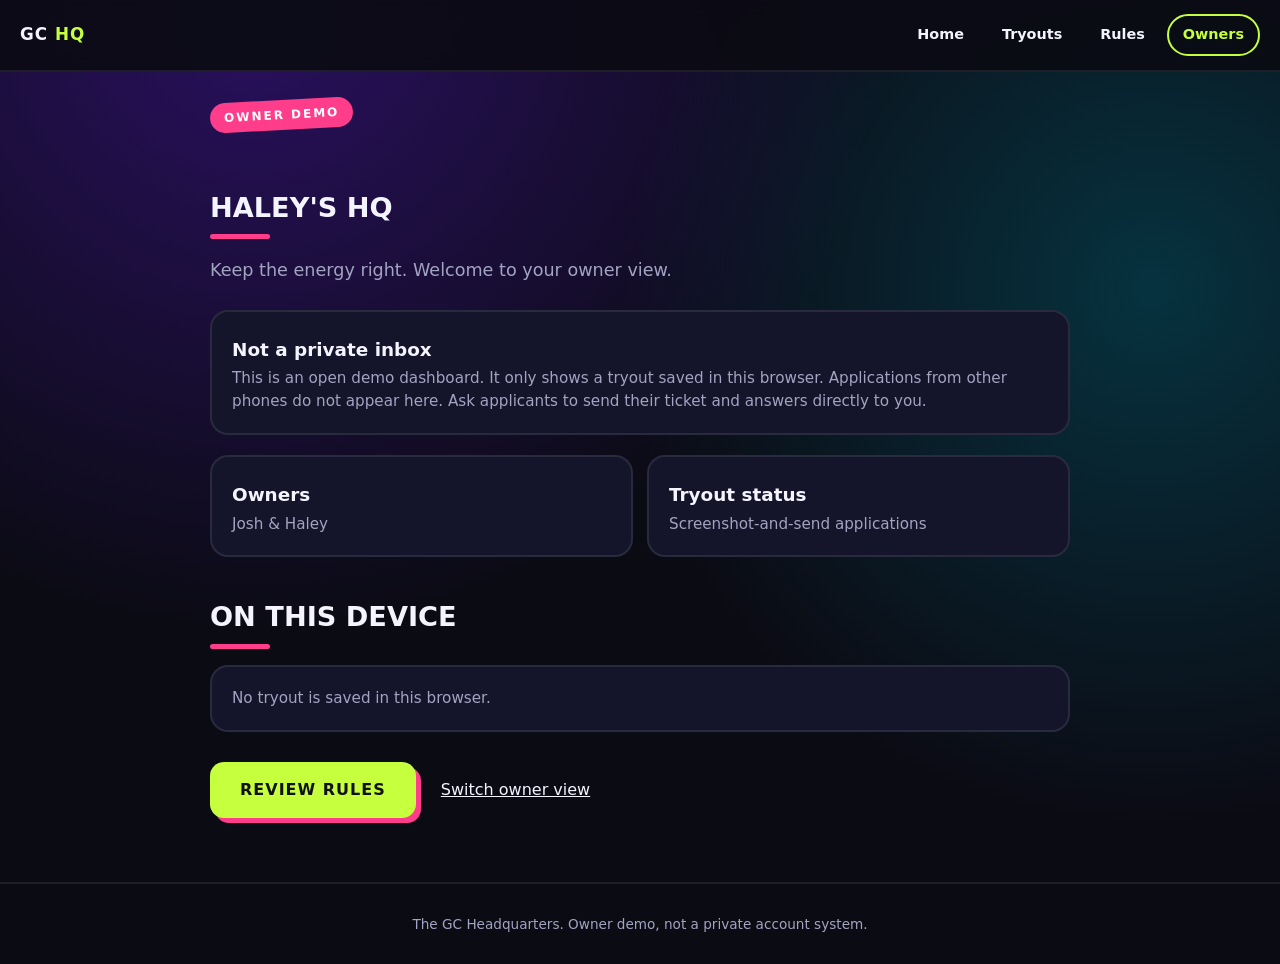
==== haley-dashboard.html @ 582d215e "Create haley-dashboard.html" ====
<!doctype html><html lang="en"><head><meta charset="utf-8"><meta name="viewport" content="width=device-width,initial-scale=1"><title>Haley owner view | GC HQ</title><link rel="stylesheet" href="style.css"></head><body><nav><a class="logo" href="index.html">GC <b>HQ</b></a><div class="links"><a href="index.html">Home</a><a href="tryout.html">Tryouts</a><a href="rules.html">Rules</a><a href="owner-login.html" class="on">Owners</a></div></nav><main class="wrap"><div class="badge">OWNER DEMO</div><h2>Haley's HQ</h2><p class="sub" style="margin-left:0">Keep the energy right. Welcome to your owner view.</p><div class="card"><h3>Not a private inbox</h3><p>This is an open demo dashboard. It only shows a tryout saved in this browser. Applications from other phones do not appear here. Ask applicants to send their ticket and answers directly to you.</p></div><div class="grid" style="margin-top:20px"><div class="card"><h3>Owners</h3><p>Josh &amp; Haley</p></div><div class="card"><h3>Tryout status</h3><p>Screenshot-and-send applications</p></div></div><h2>On this device</h2><section class="card" id="local"><p>No tryout is saved in this browser.</p></section><div style="margin-top:26px"><a class="btn" href="rules.html">Review rules</a> <a href="owner-login.html" style="display:inline-block;margin:20px">Switch owner view</a></div><script>try{const t=JSON.parse(localStorage.getItem("gc_tryout")||"null");if(t){const el=document.getElementById("local");el.textContent="";for(const pair of [["Ticket",t.id],["Name",t.name],["Vibes",t.vibes],["Why",t.why]]){const line=document.createElement("p");line.textContent=pair[0]+": "+(pair[1]||"Not provided");el.appendChild(line)}}}catch(e){}</script></main><footer>The GC Headquarters. Owner demo, not a private account system.</footer></body></html>
---- style.css ----
:root{--bg:#0b0b14;--card:#14142a;--lime:#c6ff3d;--pink:#ff3d8b;--cyan:#33e1ff;--txt:#f4f4ff;--mut:#a3a3c2}
*{box-sizing:border-box;margin:0;padding:0}
body{overflow-x:hidden;background:radial-gradient(circle at 20% 0%,#2a1060 0,transparent 45%),radial-gradient(circle at 90% 30%,#06323f 0,transparent 40%),var(--bg);color:var(--txt);font-family:system-ui,-apple-system,"Segoe UI",Roboto,sans-serif;line-height:1.5;min-height:100vh}
a{color:inherit}
nav{display:flex;align-items:center;justify-content:space-between;padding:14px 20px;position:sticky;top:0;background:#0b0b14ee;backdrop-filter:blur(8px);border-bottom:2px solid #ffffff14;z-index:5;flex-wrap:wrap;gap:8px}
.logo{font-weight:900;letter-spacing:1px;text-decoration:none;font-size:1.05rem}
.logo b{color:var(--lime)}
nav .links{display:flex;gap:6px;flex-wrap:wrap}
nav .links a{text-decoration:none;font-weight:700;font-size:.9rem;padding:8px 14px;border-radius:99px;border:2px solid transparent}
nav .links a.on,nav .links a:hover{border-color:var(--lime);color:var(--lime)}
.wrap{max-width:900px;margin:0 auto;padding:28px 20px 60px}
.hero{text-align:center;padding:50px 0 30px}
.badge{display:inline-block;background:var(--pink);color:#fff;font-weight:800;font-size:.75rem;letter-spacing:2px;padding:6px 14px;border-radius:99px;transform:rotate(-3deg);margin-bottom:18px}
h1{font-size:clamp(2rem,9vw,5.5rem);line-height:.95;font-weight:900;text-transform:uppercase;letter-spacing:-1px}
h1 span{color:var(--lime);text-shadow:0 0 30px #c6ff3d66}
h1 em{font-style:normal;-webkit-text-stroke:2px var(--cyan);color:transparent}
.sub{color:var(--mut);max-width:560px;margin:18px auto 26px;font-size:1.1rem}
.btn{display:inline-block;background:var(--lime);color:#111;font-weight:900;text-transform:uppercase;letter-spacing:1px;padding:16px 30px;border-radius:14px;border:0;text-decoration:none;font-size:1rem;box-shadow:5px 5px 0 var(--pink);cursor:pointer;transition:.15s}
.btn:hover{transform:translate(-2px,-2px);box-shadow:8px 8px 0 var(--pink)}
.btn.alt{background:transparent;color:var(--txt);border:2px solid var(--cyan);box-shadow:5px 5px 0 var(--cyan);margin-left:8px}
.stats{display:grid;grid-template-columns:repeat(3,1fr);gap:12px;margin:34px 0}
.stat{background:var(--card);border:2px solid #ffffff18;border-radius:16px;padding:18px 8px;text-align:center}
.stat b{display:block;font-size:2rem;color:var(--lime)}
.stat small{color:var(--mut);font-weight:600}
h2{font-size:1.7rem;text-transform:uppercase;font-weight:900;margin:40px 0 16px}
h2::after{content:"";display:block;width:60px;height:5px;background:var(--pink);margin-top:6px;border-radius:9px}
.grid{display:grid;grid-template-columns:repeat(auto-fit,minmax(230px,1fr));gap:14px}
.card{background:var(--card);border:2px solid #ffffff18;border-radius:18px;padding:20px}
.card .n{font-size:2.2rem;font-weight:900;color:var(--cyan)}
.card h3{margin:4px 0;font-size:1.15rem}
.card p{color:var(--mut);font-size:.95rem}
.ticker{overflow:hidden;white-space:nowrap;background:var(--lime);color:#111;font-weight:900;text-transform:uppercase;padding:10px 0;transform:rotate(-1.2deg);margin:30px -20px}
.ticker div{display:inline-block;animation:t 22s linear infinite}
@keyframes t{to{transform:translateX(-50%)}}
form{background:var(--card);border:2px solid #ffffff18;border-radius:20px;padding:22px}
label{display:block;font-weight:800;margin:16px 0 6px}
label small{font-weight:500;color:var(--mut)}
input,textarea,select{width:100%;background:#0b0b14;color:var(--txt);border:2px solid #ffffff2a;border-radius:12px;padding:13px;font:inherit}
input:focus,textarea:focus,select:focus{outline:0;border-color:var(--lime)}
textarea{min-height:110px;resize:vertical}
.chips{display:flex;flex-wrap:wrap;gap:8px}
.chips label{margin:0;font-weight:700}
.chips input{display:none}
.chips span{display:inline-block;padding:9px 15px;border-radius:99px;border:2px solid #ffffff2a;cursor:pointer;font-size:.92rem}
.chips input:checked+span{background:var(--pink);border-color:var(--pink)}
.check{display:flex;gap:10px;align-items:flex-start;font-weight:600}
.check input{width:22px;height:22px;margin-top:3px;flex:none}
.err{color:var(--pink);font-weight:700;margin-top:10px;min-height:1.2em}
#result{display:none}
.ticket{background:linear-gradient(135deg,#2a1060,#06323f);border:3px dashed var(--lime);border-radius:20px;padding:24px;text-align:center;margin-top:10px}
.ticket h3{color:var(--lime);font-size:1.5rem;text-transform:uppercase}
.ticket .id{font-size:2rem;font-weight:900;letter-spacing:3px;margin:8px 0}
.ticket p{color:var(--mut);margin:6px 0}
.rules{list-style:none;counter-reset:r}
.rules li{counter-increment:r;background:var(--card);border:2px solid #ffffff18;border-left:6px solid var(--lime);border-radius:14px;padding:16px 16px 16px 64px;margin-bottom:12px;position:relative}
.rules li::before{content:counter(r);position:absolute;left:16px;top:10px;font-size:2rem;font-weight:900;color:var(--lime)}
.rules b{display:block;font-size:1.1rem}
.rules span{color:var(--mut)}
.ban li{border-left-color:var(--pink)}
.ban li::before{color:var(--pink)}
footer{text-align:center;color:var(--mut);padding:30px 20px;font-size:.85rem;border-top:2px solid #ffffff14}
@media(max-width:520px){.stats{gap:8px}.stat b{font-size:1.5rem}.btn.alt{margin:14px 0 0}}
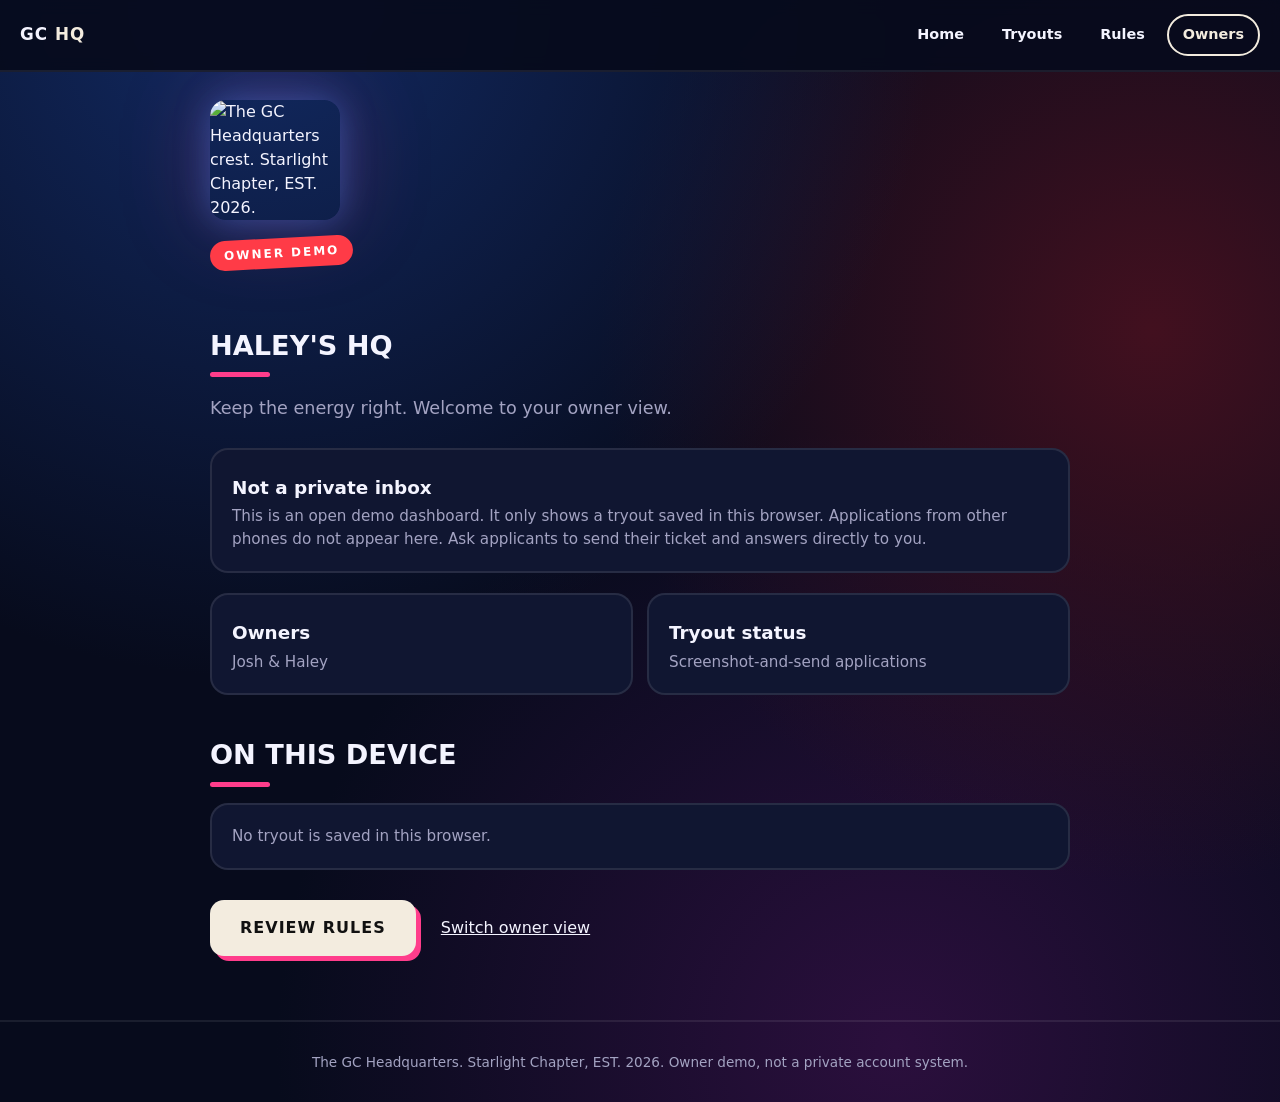
==== commit 055a7c44: "Add chapter info and year to footer Updated footer with chapter information and year." ====
--- a/haley-dashboard.html
+++ b/haley-dashboard.html
@@ -1 +1 @@
-<!doctype html><html lang="en"><head><meta charset="utf-8"><meta name="viewport" content="width=device-width,initial-scale=1"><title>Haley owner view | GC HQ</title><link rel="stylesheet" href="style.css"></head><body><nav><a class="logo" href="index.html">GC <b>HQ</b></a><div class="links"><a href="index.html">Home</a><a href="tryout.html">Tryouts</a><a href="rules.html">Rules</a><a href="owner-login.html" class="on">Owners</a></div></nav><main class="wrap"><div class="badge">OWNER DEMO</div><h2>Haley's HQ</h2><p class="sub" style="margin-left:0">Keep the energy right. Welcome to your owner view.</p><div class="card"><h3>Not a private inbox</h3><p>This is an open demo dashboard. It only shows a tryout saved in this browser. Applications from other phones do not appear here. Ask applicants to send their ticket and answers directly to you.</p></div><div class="grid" style="margin-top:20px"><div class="card"><h3>Owners</h3><p>Josh &amp; Haley</p></div><div class="card"><h3>Tryout status</h3><p>Screenshot-and-send applications</p></div></div><h2>On this device</h2><section class="card" id="local"><p>No tryout is saved in this browser.</p></section><div style="margin-top:26px"><a class="btn" href="rules.html">Review rules</a> <a href="owner-login.html" style="display:inline-block;margin:20px">Switch owner view</a></div><script>try{const t=JSON.parse(localStorage.getItem("gc_tryout")||"null");if(t){const el=document.getElementById("local");el.textContent="";for(const pair of [["Ticket",t.id],["Name",t.name],["Vibes",t.vibes],["Why",t.why]]){const line=document.createElement("p");line.textContent=pair[0]+": "+(pair[1]||"Not provided");el.appendChild(line)}}}catch(e){}</script></main><footer>The GC Headquarters. Owner demo, not a private account system.</footer></body></html>
+<!doctype html><html lang="en"><head><meta charset="utf-8"><meta name="viewport" content="width=device-width,initial-scale=1"><title>Haley owner view | GC HQ</title><link rel="icon" type="image/png" href="favicon.png"><link rel="stylesheet" href="style.css"></head><body><nav><a class="logo" href="index.html">GC <b>HQ</b></a><div class="links"><a href="index.html">Home</a><a href="tryout.html">Tryouts</a><a href="rules.html">Rules</a><a href="owner-login.html" class="on">Owners</a></div></nav><main class="wrap"><img class="crest small" src="crest.jpg" alt="The GC Headquarters crest. Starlight Chapter, EST. 2026."><div class="badge">OWNER DEMO</div><h2>Haley's HQ</h2><p class="sub" style="margin-left:0">Keep the energy right. Welcome to your owner view.</p><div class="card"><h3>Not a private inbox</h3><p>This is an open demo dashboard. It only shows a tryout saved in this browser. Applications from other phones do not appear here. Ask applicants to send their ticket and answers directly to you.</p></div><div class="grid" style="margin-top:20px"><div class="card"><h3>Owners</h3><p>Josh &amp; Haley</p></div><div class="card"><h3>Tryout status</h3><p>Screenshot-and-send applications</p></div></div><h2>On this device</h2><section class="card" id="local"><p>No tryout is saved in this browser.</p></section><div style="margin-top:26px"><a class="btn" href="rules.html">Review rules</a> <a href="owner-login.html" style="display:inline-block;margin:20px">Switch owner view</a></div><script>try{const t=JSON.parse(localStorage.getItem("gc_tryout")||"null");if(t){const el=document.getElementById("local");el.textContent="";for(const pair of [["Ticket",t.id],["Name",t.name],["Vibes",t.vibes],["Why",t.why]]){const line=document.createElement("p");line.textContent=pair[0]+": "+(pair[1]||"Not provided");el.appendChild(line)}}}catch(e){}</script></main><footer>The GC Headquarters. Starlight Chapter, EST. 2026. Owner demo, not a private account system.</footer></body></html>
--- a/style.css
+++ b/style.css
@@ -1,42 +1,44 @@
-:root{--bg:#0b0b14;--card:#14142a;--lime:#c6ff3d;--pink:#ff3d8b;--cyan:#33e1ff;--txt:#f4f4ff;--mut:#a3a3c2}
+:root{--bg:#070b1c;--card:#101631;--starlight:#f3ecdf;--pink:#ff3d8b;--red:#ff3b47;--blue:#4d8dff;--txt:#f4f4ff;--mut:#a3a3c2}
 *{box-sizing:border-box;margin:0;padding:0}
-body{overflow-x:hidden;background:radial-gradient(circle at 20% 0%,#2a1060 0,transparent 45%),radial-gradient(circle at 90% 30%,#06323f 0,transparent 40%),var(--bg);color:var(--txt);font-family:system-ui,-apple-system,"Segoe UI",Roboto,sans-serif;line-height:1.5;min-height:100vh}
+body{overflow-x:hidden;background:radial-gradient(circle at 20% 0%,#122a63 0,transparent 45%),radial-gradient(circle at 90% 30%,#42101f 0,transparent 40%),radial-gradient(circle at 70% 95%,#2b0f3d 0,transparent 45%),var(--bg);color:var(--txt);font-family:system-ui,-apple-system,"Segoe UI",Roboto,sans-serif;line-height:1.5;min-height:100vh}
 a{color:inherit}
-nav{display:flex;align-items:center;justify-content:space-between;padding:14px 20px;position:sticky;top:0;background:#0b0b14ee;backdrop-filter:blur(8px);border-bottom:2px solid #ffffff14;z-index:5;flex-wrap:wrap;gap:8px}
+nav{display:flex;align-items:center;justify-content:space-between;padding:14px 20px;position:sticky;top:0;background:#070b1cee;backdrop-filter:blur(8px);border-bottom:2px solid #ffffff14;z-index:5;flex-wrap:wrap;gap:8px}
 .logo{font-weight:900;letter-spacing:1px;text-decoration:none;font-size:1.05rem}
-.logo b{color:var(--lime)}
+.logo b{color:var(--starlight)}
 nav .links{display:flex;gap:6px;flex-wrap:wrap}
 nav .links a{text-decoration:none;font-weight:700;font-size:.9rem;padding:8px 14px;border-radius:99px;border:2px solid transparent}
-nav .links a.on,nav .links a:hover{border-color:var(--lime);color:var(--lime)}
+nav .links a.on,nav .links a:hover{border-color:var(--starlight);color:var(--starlight)}
 .wrap{max-width:900px;margin:0 auto;padding:28px 20px 60px}
 .hero{text-align:center;padding:50px 0 30px}
-.badge{display:inline-block;background:var(--pink);color:#fff;font-weight:800;font-size:.75rem;letter-spacing:2px;padding:6px 14px;border-radius:99px;transform:rotate(-3deg);margin-bottom:18px}
+.crest{display:block;width:min(320px,78vw);height:auto;margin:0 auto 24px;border-radius:22px;box-shadow:0 0 34px #4d8dff66,0 0 90px #ff3d8b40}
+.crest.small{width:130px;margin:0 0 18px;border-radius:16px}
+.badge{display:inline-block;background:var(--red);color:#fff;font-weight:800;font-size:.75rem;letter-spacing:2px;padding:6px 14px;border-radius:99px;transform:rotate(-3deg);margin-bottom:18px}
 h1{font-size:clamp(2rem,9vw,5.5rem);line-height:.95;font-weight:900;text-transform:uppercase;letter-spacing:-1px}
-h1 span{color:var(--lime);text-shadow:0 0 30px #c6ff3d66}
-h1 em{font-style:normal;-webkit-text-stroke:2px var(--cyan);color:transparent}
+h1 span{color:var(--starlight);text-shadow:0 0 30px #f3ecdf66}
+h1 em{font-style:normal;-webkit-text-stroke:2px var(--blue);color:transparent}
 .sub{color:var(--mut);max-width:560px;margin:18px auto 26px;font-size:1.1rem}
-.btn{display:inline-block;background:var(--lime);color:#111;font-weight:900;text-transform:uppercase;letter-spacing:1px;padding:16px 30px;border-radius:14px;border:0;text-decoration:none;font-size:1rem;box-shadow:5px 5px 0 var(--pink);cursor:pointer;transition:.15s}
+.btn{display:inline-block;background:var(--starlight);color:#111;font-weight:900;text-transform:uppercase;letter-spacing:1px;padding:16px 30px;border-radius:14px;border:0;text-decoration:none;font-size:1rem;box-shadow:5px 5px 0 var(--pink);cursor:pointer;transition:.15s}
 .btn:hover{transform:translate(-2px,-2px);box-shadow:8px 8px 0 var(--pink)}
-.btn.alt{background:transparent;color:var(--txt);border:2px solid var(--cyan);box-shadow:5px 5px 0 var(--cyan);margin-left:8px}
+.btn.alt{background:transparent;color:var(--txt);border:2px solid var(--blue);box-shadow:5px 5px 0 var(--blue);margin-left:8px}
 .stats{display:grid;grid-template-columns:repeat(3,1fr);gap:12px;margin:34px 0}
 .stat{background:var(--card);border:2px solid #ffffff18;border-radius:16px;padding:18px 8px;text-align:center}
-.stat b{display:block;font-size:2rem;color:var(--lime)}
+.stat b{display:block;font-size:2rem;color:var(--starlight)}
 .stat small{color:var(--mut);font-weight:600}
 h2{font-size:1.7rem;text-transform:uppercase;font-weight:900;margin:40px 0 16px}
 h2::after{content:"";display:block;width:60px;height:5px;background:var(--pink);margin-top:6px;border-radius:9px}
 .grid{display:grid;grid-template-columns:repeat(auto-fit,minmax(230px,1fr));gap:14px}
 .card{background:var(--card);border:2px solid #ffffff18;border-radius:18px;padding:20px}
-.card .n{font-size:2.2rem;font-weight:900;color:var(--cyan)}
+.card .n{font-size:2.2rem;font-weight:900;color:var(--blue)}
 .card h3{margin:4px 0;font-size:1.15rem}
 .card p{color:var(--mut);font-size:.95rem}
-.ticker{overflow:hidden;white-space:nowrap;background:var(--lime);color:#111;font-weight:900;text-transform:uppercase;padding:10px 0;transform:rotate(-1.2deg);margin:30px -20px}
+.ticker{overflow:hidden;white-space:nowrap;background:var(--starlight);color:#111;font-weight:900;text-transform:uppercase;padding:10px 0;transform:rotate(-1.2deg);margin:30px -20px}
 .ticker div{display:inline-block;animation:t 22s linear infinite}
 @keyframes t{to{transform:translateX(-50%)}}
 form{background:var(--card);border:2px solid #ffffff18;border-radius:20px;padding:22px}
 label{display:block;font-weight:800;margin:16px 0 6px}
 label small{font-weight:500;color:var(--mut)}
-input,textarea,select{width:100%;background:#0b0b14;color:var(--txt);border:2px solid #ffffff2a;border-radius:12px;padding:13px;font:inherit}
-input:focus,textarea:focus,select:focus{outline:0;border-color:var(--lime)}
+input,textarea,select{width:100%;background:#070b1c;color:var(--txt);border:2px solid #ffffff2a;border-radius:12px;padding:13px;font:inherit}
+input:focus,textarea:focus,select:focus{outline:0;border-color:var(--starlight)}
 textarea{min-height:110px;resize:vertical}
 .chips{display:flex;flex-wrap:wrap;gap:8px}
 .chips label{margin:0;font-weight:700}
@@ -45,18 +47,18 @@
 .chips input:checked+span{background:var(--pink);border-color:var(--pink)}
 .check{display:flex;gap:10px;align-items:flex-start;font-weight:600}
 .check input{width:22px;height:22px;margin-top:3px;flex:none}
-.err{color:var(--pink);font-weight:700;margin-top:10px;min-height:1.2em}
+.err{color:var(--red);font-weight:700;margin-top:10px;min-height:1.2em}
 #result{display:none}
-.ticket{background:linear-gradient(135deg,#2a1060,#06323f);border:3px dashed var(--lime);border-radius:20px;padding:24px;text-align:center;margin-top:10px}
-.ticket h3{color:var(--lime);font-size:1.5rem;text-transform:uppercase}
+.ticket{background:linear-gradient(135deg,#122a63,#42101f);border:3px dashed var(--starlight);border-radius:20px;padding:24px;text-align:center;margin-top:10px}
+.ticket h3{color:var(--starlight);font-size:1.5rem;text-transform:uppercase}
 .ticket .id{font-size:2rem;font-weight:900;letter-spacing:3px;margin:8px 0}
 .ticket p{color:var(--mut);margin:6px 0}
 .rules{list-style:none;counter-reset:r}
-.rules li{counter-increment:r;background:var(--card);border:2px solid #ffffff18;border-left:6px solid var(--lime);border-radius:14px;padding:16px 16px 16px 64px;margin-bottom:12px;position:relative}
-.rules li::before{content:counter(r);position:absolute;left:16px;top:10px;font-size:2rem;font-weight:900;color:var(--lime)}
+.rules li{counter-increment:r;background:var(--card);border:2px solid #ffffff18;border-left:6px solid var(--starlight);border-radius:14px;padding:16px 16px 16px 64px;margin-bottom:12px;position:relative}
+.rules li::before{content:counter(r);position:absolute;left:16px;top:10px;font-size:2rem;font-weight:900;color:var(--starlight)}
 .rules b{display:block;font-size:1.1rem}
 .rules span{color:var(--mut)}
-.ban li{border-left-color:var(--pink)}
-.ban li::before{color:var(--pink)}
+.ban li{border-left-color:var(--red)}
+.ban li::before{color:var(--red)}
 footer{text-align:center;color:var(--mut);padding:30px 20px;font-size:.85rem;border-top:2px solid #ffffff14}
 @media(max-width:520px){.stats{gap:8px}.stat b{font-size:1.5rem}.btn.alt{margin:14px 0 0}}
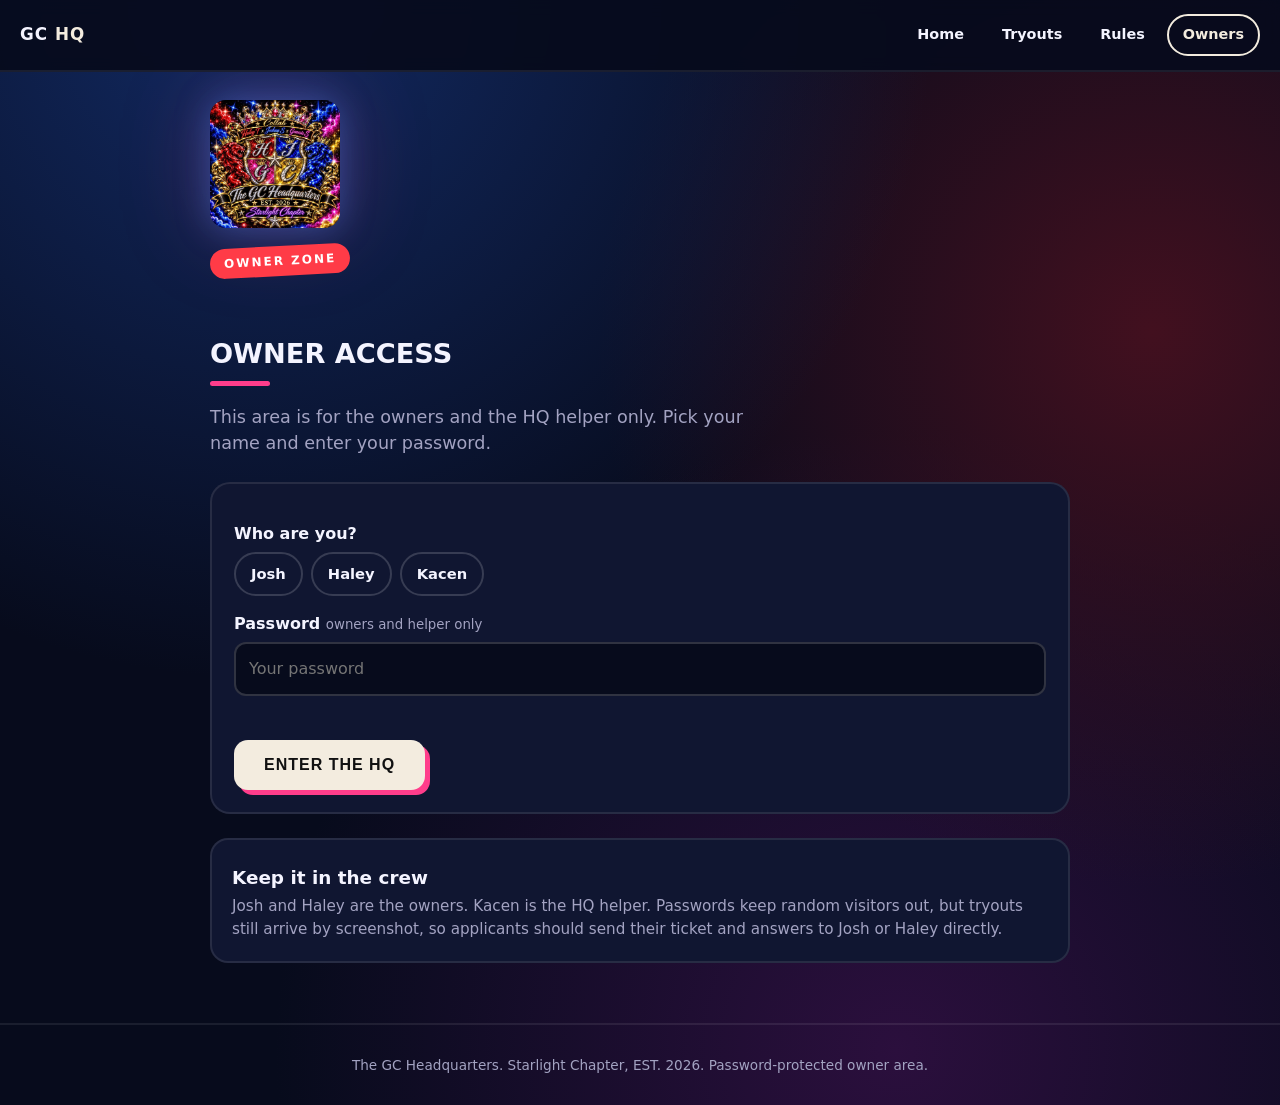
==== commit 416b8ccf: "Add password protection to owner view Updated the owner view to include password protection and chan" ====
--- a/haley-dashboard.html
+++ b/haley-dashboard.html
@@ -1 +1 @@
-<!doctype html><html lang="en"><head><meta charset="utf-8"><meta name="viewport" content="width=device-width,initial-scale=1"><title>Haley owner view | GC HQ</title><link rel="icon" type="image/png" href="favicon.png"><link rel="stylesheet" href="style.css"></head><body><nav><a class="logo" href="index.html">GC <b>HQ</b></a><div class="links"><a href="index.html">Home</a><a href="tryout.html">Tryouts</a><a href="rules.html">Rules</a><a href="owner-login.html" class="on">Owners</a></div></nav><main class="wrap"><img class="crest small" src="crest.jpg" alt="The GC Headquarters crest. Starlight Chapter, EST. 2026."><div class="badge">OWNER DEMO</div><h2>Haley's HQ</h2><p class="sub" style="margin-left:0">Keep the energy right. Welcome to your owner view.</p><div class="card"><h3>Not a private inbox</h3><p>This is an open demo dashboard. It only shows a tryout saved in this browser. Applications from other phones do not appear here. Ask applicants to send their ticket and answers directly to you.</p></div><div class="grid" style="margin-top:20px"><div class="card"><h3>Owners</h3><p>Josh &amp; Haley</p></div><div class="card"><h3>Tryout status</h3><p>Screenshot-and-send applications</p></div></div><h2>On this device</h2><section class="card" id="local"><p>No tryout is saved in this browser.</p></section><div style="margin-top:26px"><a class="btn" href="rules.html">Review rules</a> <a href="owner-login.html" style="display:inline-block;margin:20px">Switch owner view</a></div><script>try{const t=JSON.parse(localStorage.getItem("gc_tryout")||"null");if(t){const el=document.getElementById("local");el.textContent="";for(const pair of [["Ticket",t.id],["Name",t.name],["Vibes",t.vibes],["Why",t.why]]){const line=document.createElement("p");line.textContent=pair[0]+": "+(pair[1]||"Not provided");el.appendChild(line)}}}catch(e){}</script></main><footer>The GC Headquarters. Starlight Chapter, EST. 2026. Owner demo, not a private account system.</footer></body></html>
+<!doctype html><html lang="en"><head><meta charset="utf-8"><meta name="viewport" content="width=device-width,initial-scale=1"><title>Haley owner view | GC HQ</title><link rel="icon" type="image/png" href="favicon.png"><link rel="stylesheet" href="style.css"><script>(function(){var me="haley";var ok=false;try{ok=localStorage.getItem("gc_auth")===me}catch(e){}if(!ok)location.replace("owner-login.html")})();</script></head><body><nav><a class="logo" href="index.html">GC <b>HQ</b></a><div class="links"><a href="index.html">Home</a><a href="tryout.html">Tryouts</a><a href="rules.html">Rules</a><a href="owner-login.html" class="on">Owners</a></div></nav><main class="wrap"><img class="crest small" src="crest.jpg" alt="The GC Headquarters crest. Starlight Chapter, EST. 2026."><div class="badge">OWNER</div><h2>Haley's HQ</h2><p class="sub" style="margin-left:0">Keep the energy right. Welcome to your owner view, Haley.</p><div class="card"><h3>Signed in</h3><p>You are in the password-protected area. Tryouts are not delivered here: applicants screenshot their ticket and answers and send them to Josh or Haley. This page only shows a tryout saved in this browser.</p></div><div class="grid" style="margin-top:20px"><div class="card"><h3>Your role</h3><p>Owner, with Josh</p></div><div class="card"><h3>Tryout status</h3><p>Screenshot-and-send applications</p></div></div><h2>On this device</h2><section class="card" id="local"><p>No tryout is saved in this browser.</p></section><div style="margin-top:26px"><a class="btn" href="rules.html">Review rules</a> <a href="owner-login.html" onclick="try{localStorage.removeItem('gc_auth')}catch(e){}" style="display:inline-block;margin:20px">Log out</a></div><script>try{const t=JSON.parse(localStorage.getItem("gc_tryout")||"null");if(t){const el=document.getElementById("local");el.textContent="";for(const pair of [["Ticket",t.id],["Name",t.name],["Vibes",t.vibes],["Why",t.why]]){const line=document.createElement("p");line.textContent=pair[0]+": "+(pair[1]||"Not provided");el.appendChild(line)}}}catch(e){}</script></main><footer>The GC Headquarters. Starlight Chapter, EST. 2026. Password-protected owner area.</footer></body></html>
